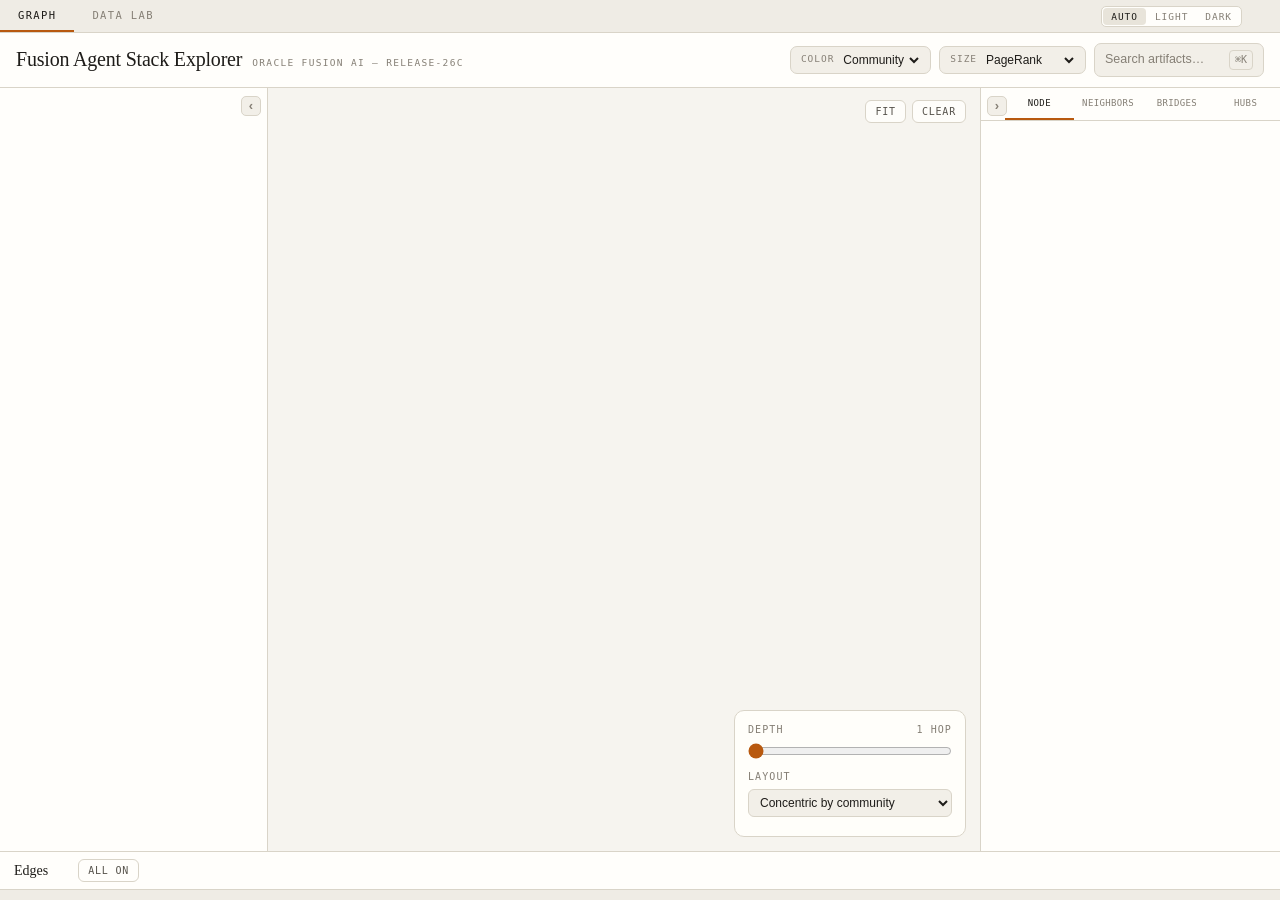
==== app/index.html @ 0902b0ee "Explorer: theme switch, community-first defaults, favicon, rename Add a three-state theme switch (Au" ====
<!doctype html>
<html lang="en">
<head>
<meta charset="utf-8">
<meta name="viewport" content="width=device-width, initial-scale=1">
<title>Fusion Agent Stack Explorer</title>
<!-- A LinkedIn-style badge: rounded square, lowercase wordmark. Inline so the
     single-file bundle stays self-contained. rgb() rather than #0A66C2, because a
     bare '#' inside a data: URI starts a fragment and would truncate the SVG.
     textLength pins the wordmark to 50 of 64 units so four letters fit whatever
     sans the viewer actually has, and the baseline is set explicitly rather than
     with dominant-baseline, which favicon renderers honour inconsistently. -->
<link rel="icon" href="data:image/svg+xml,%3Csvg xmlns='http://www.w3.org/2000/svg' viewBox='0 0 64 64'%3E%3Crect width='64' height='64' rx='14' ry='14' fill='rgb(10,102,194)'/%3E%3Ctext x='32' y='40' text-anchor='middle' textLength='50' lengthAdjust='spacingAndGlyphs' font-family='Helvetica,Arial,sans-serif' font-size='24' font-weight='700' fill='white'%3Ebaig%3C/text%3E%3C/svg%3E">
<link rel="stylesheet" href="app.css">
<script>
/* Applied before the first paint, so a viewer on a dark system who chose light
   does not get a dark flash while the 7 MB data.js parses. app.js owns the
   buttons and the canvas repaint; this only sets the attribute. */
try {
  var t = localStorage.getItem('fusion-explorer-theme');
  if (t === 'light' || t === 'dark') document.documentElement.dataset.theme = t;
} catch (e) { /* private mode, blocked storage: fall through to the system theme */ }
</script>
</head>
<body>

<nav class="tabstrip" role="tablist">
  <button role="tab" data-tab="graph" aria-selected="true">Graph</button>
  <button role="tab" data-tab="lab" aria-selected="false">Data Lab</button>
  <span class="spacer"></span>
  <div class="theme" id="theme" role="group" aria-label="Colour theme">
    <button type="button" data-set-theme="auto" aria-pressed="true" title="Follow the system setting">Auto</button>
    <button type="button" data-set-theme="light" aria-pressed="false" title="Always light">Light</button>
    <button type="button" data-set-theme="dark" aria-pressed="false" title="Always dark">Dark</button>
  </div>
  <span class="build lbl" id="build"></span>
</nav>

<header>
  <div class="brand">
    <h1>Fusion Agent Stack Explorer</h1>
    <span class="tag">Oracle Fusion AI &mdash; release-26C</span>
  </div>

  <div class="counts" id="counts"></div>

  <div class="controls">
    <label class="sel"><span>Color</span>
      <select id="color-by">
        <option value="community">Community</option>
        <option value="layer">Stack layer</option>
        <option value="type">Kind</option>
        <option value="family">Family</option>
        <option value="nodeType">Node type</option>
      </select>
    </label>
    <label class="sel"><span>Size</span>
      <select id="size-by">
        <option value="pagerank">PageRank</option>
        <option value="degree">Degree</option>
        <option value="betweenness">Betweenness</option>
        <option value="blastRadius">Blast radius</option>
        <option value="uniform">Uniform</option>
      </select>
    </label>
    <button class="search-open" id="search-open">Search artifacts… <kbd>⌘K</kbd></button>
  </div>
</header>

<!-- ------------------------------------------------------------- graph -->
<section id="graph">
  <div class="graph-main">
    <aside class="side left" id="left-panel">
      <button class="panel-toggle" id="toggle-left" title="Collapse panel ([)" aria-expanded="true">‹</button>
      <div class="side-body" id="focus-panel"></div>
      <div class="rail-label">Browse</div>
    </aside>

    <div class="stage">
      <canvas id="cv"></canvas>

      <div class="stage-actions">
        <button id="fit">Fit</button>
        <button id="clear-focus">Clear</button>
      </div>

      <div class="overlay ov-controls">
        <div class="lbl"><span>Depth</span><span id="depth-v">1 hop</span></div>
        <input id="depth" type="range" min="1" max="3" value="1">
        <div class="lbl"><span>Layout</span></div>
        <select id="layout">
          <option value="concentric">Concentric by community</option>
          <option value="stack">Agent Studio stack</option>
          <option value="force">Force directed</option>
          <option value="layered">Layered (flow)</option>
          <option value="radial">Radial by hop</option>
          <option value="grid">Grid by rank</option>
        </select>
        <div class="hint" id="layout-hint"></div>
      </div>
    </div>

    <aside class="side right" id="right-panel">
      <button class="panel-toggle right" id="toggle-right" title="Collapse panel (])" aria-expanded="true">›</button>
      <div class="side-body">
      <div class="rtabs" role="tablist">
        <button role="tab" data-rtab="node" aria-selected="true">Node</button>
        <button role="tab" data-rtab="neighbors" aria-selected="false">Neighbors</button>
        <button role="tab" data-rtab="bridges" aria-selected="false">Bridges</button>
        <button role="tab" data-rtab="hubs" aria-selected="false">Hubs</button>
      </div>
      <div class="rbody" id="rbody"></div>
      </div>
      <div class="rail-label">Details</div>
    </aside>
  </div>

  <div class="legend">
    <span class="title">Edges</span>
    <span class="lbl" id="legend-count"></span>
    <span class="chips" id="legend"></span>
    <button class="mini" id="legend-all">All on</button>
  </div>

  <div class="status">
    <span id="status-left"></span>
    <span class="credit" id="credit"></span>
    <span class="right" id="status-right"></span>
  </div>
</section>

<!-- ------------------------------------------------------------- data lab -->
<section id="lab" hidden>
  <div class="lab-bar">
    <input id="lab-q" type="text" placeholder="Filter by name, code, prompt text, JS source…" spellcheck="false">
    <label class="sel"><span>Layer</span>
      <select id="lab-layer"><option value="">all</option></select>
    </label>
    <label class="sel"><span>Kind</span>
      <select id="lab-type"><option value="">all</option></select>
    </label>
    <label class="sel"><span>Family</span>
      <select id="lab-family"><option value="">all</option></select>
    </label>
    <label class="sel"><span>Only</span>
      <select id="lab-flag">
        <option value="">everything</option>
        <option value="articulation">articulation points</option>
        <option value="issues">has findings</option>
        <option value="stub">referenced, not in repo</option>
        <option value="local">from my environment</option>
      </select>
    </label>
    <button class="mini" id="lab-csv">Export CSV</button>
    <span class="lbl" id="lab-count"></span>
  </div>

  <div class="lab-scroll">
    <table class="grid" id="lab-grid"></table>
  </div>

  <div class="tools">
    <div class="tool" id="tool-path"></div>
    <div class="tool" id="tool-impact"></div>
  </div>
</section>

<script src="data.js"></script>
<script src="app.js"></script>
</body>
</html>
---- app/app.css ----
/* Fusion Agent Stack Explorer — dark-first theme, light variant kept usable. */

:root {
  color-scheme: dark light;

  --bg: #0e0d10;
  --bg-deep: #0a090c;
  --panel: #16151a;
  --panel-2: #1d1b22;
  --panel-3: #24222b;
  --border: #2b2932;
  --border-soft: #221f28;
  --fg: #e8e5df;
  --fg-mid: #a8a29a;
  --fg-dim: #736d65;
  --accent: #e0863c;
  --accent-soft: #2a1d12;
  --violet: #8d7ce0;
  --teal: #4fb3a5;
  --danger: #d9534f;

  --serif: "Iowan Old Style", "Palatino Linotype", Palatino, Georgia, serif;
  --sans: -apple-system, BlinkMacSystemFont, "Segoe UI", Roboto, sans-serif;
  --mono: ui-monospace, SFMono-Regular, "SF Mono", Menlo, Consolas, monospace;

  --t-app: #c58af9;
  --t-workflow: #8ab4f8;
  --t-workflowNode: #6d8fc4;
  --t-businessObject: #6dd58c;
  --t-boFunction: #4a9e63;
  --t-tool: #fdd663;
  --t-deeplink: #f2a33c;
  --t-skill: #f28b82;
  --t-promptReference: #d17c74;
  --t-cliCommand: #ff8bcb;
  --t-doc: #9aa0a6;
  --t-docSection: #7a7f85;
  --t-restResource: #4dd0c1;
  --t-appPanel: #b39ddb;
  --t-appSubPanel: #9b86c9;
  --t-appAction: #ce93d8;
  --t-family: #ffab91;
  --t-product: #ffcc80;
  --t-artifactType: #90a4ae;
  --t-modelConfiguration: #80cbc4;
  --t-appStage: #a5d6a7;
  --t-appContextKey: #c5e1a5;
  --t-commandGroup: #f48fb1;
  --t-commandVerb: #f8bbd0;
  --t-policy: #bcaaa4;
  --t-issue: #ef5350;
  --t-other: #8a8a8a;
}

/* Three theme states: follow the system (no data-theme), or force one.
   The light palette is written twice because CSS has no way to alias a
   selector — once for "system says light and the viewer has not forced dark",
   once for "the viewer chose light". Keep the two blocks in sync.
   `color-scheme` is set alongside so native selects, scrollbars and focus rings
   follow the forced theme instead of the OS. */
@media (prefers-color-scheme: light) {
  :root:not([data-theme="dark"]) {
    color-scheme: light;
    --bg: #f6f4ef;
    --bg-deep: #efece5;
    --panel: #fffefb;
    --panel-2: #f2efe8;
    --panel-3: #e8e4da;
    --border: #d9d4c8;
    --border-soft: #e5e1d6;
    --fg: #1e1c19;
    --fg-mid: #57534c;
    --fg-dim: #857f75;
    --accent: #b8590f;
    --accent-soft: #fbeee2;
  }
}

:root[data-theme="light"] {
  color-scheme: light;
  --bg: #f6f4ef;
  --bg-deep: #efece5;
  --panel: #fffefb;
  --panel-2: #f2efe8;
  --panel-3: #e8e4da;
  --border: #d9d4c8;
  --border-soft: #e5e1d6;
  --fg: #1e1c19;
  --fg-mid: #57534c;
  --fg-dim: #857f75;
  --accent: #b8590f;
  --accent-soft: #fbeee2;
}

:root[data-theme="dark"] { color-scheme: dark; }

* { box-sizing: border-box; }

/* An id selector setting `display` outbids the UA stylesheet's [hidden]
   rule, which silently rendered both top-level sections at once. */
[hidden] { display: none !important; }

html, body {
  margin: 0;
  height: 100%;
  background: var(--bg);
  color: var(--fg);
  font: 13.5px/1.55 var(--sans);
  overflow: hidden;
}
body > * { min-width: 0; }
body { display: flex; flex-direction: column; }

.mono { font-family: var(--mono); }
.lbl {
  font-family: var(--mono);
  font-size: 10px;
  letter-spacing: 0.11em;
  text-transform: uppercase;
  color: var(--fg-dim);
}

/* ------------------------------------------------------------- tab strip */

.tabstrip {
  display: flex;
  align-items: stretch;
  gap: 0;
  background: var(--bg-deep);
  border-bottom: 1px solid var(--border);
  flex: 0 0 auto;
}
.tabstrip button {
  font-family: var(--mono);
  font-size: 10.5px;
  letter-spacing: 0.13em;
  text-transform: uppercase;
  padding: 9px 18px;
  border: 0;
  border-bottom: 2px solid transparent;
  background: transparent;
  color: var(--fg-dim);
  cursor: pointer;
}
.tabstrip button[aria-selected="true"] { color: var(--fg); border-bottom-color: var(--accent); }
.tabstrip .spacer { flex: 1 1 auto; }
.tabstrip .build { padding: 9px 14px; }

/* Theme switch. Selectors are qualified with .tabstrip because `.tabstrip button`
   above matches these too at equal specificity — and, being later in the file,
   would win and give the segmented control full tab-sized padding. */
.tabstrip .theme {
  display: flex;
  align-items: center;
  gap: 1px;
  align-self: center;
  margin-right: 10px;
  padding: 1px;
  border: 1px solid var(--border);
  border-radius: 5px;
  background: var(--panel);
}
.tabstrip .theme button {
  font-family: var(--mono);
  font-size: 9.5px;
  letter-spacing: 0.1em;
  text-transform: uppercase;
  padding: 3px 8px;
  border: 0;
  border-radius: 4px;
  background: transparent;
  color: var(--fg-dim);
  cursor: pointer;
}
.tabstrip .theme button:hover { color: var(--fg-mid); }
.tabstrip .theme button[aria-pressed="true"] {
  background: var(--panel-3);
  color: var(--fg);
}

/* ------------------------------------------------------------- header */

header {
  display: flex;
  align-items: center;
  gap: 12px 16px;
  padding: 10px 16px;
  background: var(--panel);
  border-bottom: 1px solid var(--border);
  flex: 0 0 auto;
  flex-wrap: wrap;
  row-gap: 10px;
}

.brand { display: flex; align-items: baseline; gap: 10px; }
.brand h1 { font: 400 20px/1 var(--serif); margin: 0; letter-spacing: -0.01em; }
.brand .tag {
  font-family: var(--mono);
  font-size: 9.5px;
  letter-spacing: 0.14em;
  text-transform: uppercase;
  color: var(--fg-dim);
}

.counts { display: flex; gap: 16px; flex-wrap: wrap; }
.counts .c { display: flex; align-items: center; gap: 6px; font-size: 12px; color: var(--fg-mid); }
.counts .c b { color: var(--fg); font-weight: 600; font-variant-numeric: tabular-nums; }
.dot { width: 6px; height: 6px; border-radius: 50%; flex: none; }

.controls { display: flex; align-items: center; gap: 8px; flex-wrap: wrap; margin-left: auto; }
.sel {
  display: flex; align-items: center; gap: 5px;
  padding: 5px 8px 5px 10px;
  background: var(--panel-2);
  border: 1px solid var(--border);
  border-radius: 7px;
}
.sel > span { font-family: var(--mono); font-size: 9.5px; letter-spacing: 0.1em; text-transform: uppercase; color: var(--fg-dim); }
.sel select {
  font: inherit; font-size: 12px;
  color: var(--fg);
  background: transparent;
  border: 0;
  cursor: pointer;
  padding-right: 2px;
}
.sel select:focus { outline: none; }

button.search-open {
  display: flex; align-items: center; gap: 8px;
  padding: 6px 10px;
  min-width: 170px;
  flex: 0 1 auto;
  font: inherit; font-size: 12.5px;
  color: var(--fg-dim);
  background: var(--panel-2);
  border: 1px solid var(--border);
  border-radius: 7px;
  cursor: pointer;
  text-align: left;
}
button.search-open:hover { border-color: var(--accent); color: var(--fg-mid); }
button.search-open kbd {
  margin-left: auto;
  font-family: var(--mono); font-size: 10px;
  padding: 1px 5px;
  border: 1px solid var(--border);
  border-radius: 4px;
  color: var(--fg-dim);
}

/* ------------------------------------------------------------- graph layout */

#graph { flex: 1 1 auto; display: flex; flex-direction: column; min-height: 0; }

.graph-main {
  flex: 1 1 auto;
  display: grid;
  grid-template-columns: 312px minmax(0, 1fr) 336px;
  min-height: 0;
  /* No transition on grid-template-columns: it is unreliable (the first change
     after page load was dropped) and animating a grid track is not worth a
     layout that sometimes does not apply. */
}

/* Collapsed track sizes are applied as an inline style by setPanelWidths() in
   app.js. Doing it from the stylesheet did not stick: the selector matched and
   the rule was present, yet the computed grid-template-columns kept the base
   value. An inline style cannot be outranked, and JS already owns the state. */

.side { position: relative; overflow: hidden; background: var(--panel); min-height: 0; }
.side.left { border-right: 1px solid var(--border); }
.side.right { border-left: 1px solid var(--border); }
.side-body { height: 100%; overflow: auto; }
.side.left .side-body { padding: 14px 14px 14px 14px; }

/* collapse toggles */
.panel-toggle {
  position: absolute;
  top: 8px; right: 6px;
  z-index: 4;
  width: 20px; height: 20px;
  display: grid; place-items: center;
  font: 600 13px/1 var(--sans);
  color: var(--fg-dim);
  background: var(--panel-2);
  border: 1px solid var(--border);
  border-radius: 5px;
  cursor: pointer;
}
.panel-toggle.right { right: auto; left: 6px; }
.panel-toggle:hover { color: var(--accent); border-color: var(--accent); }

.rail-label { display: none; }
body.left-collapsed .side.left .side-body,
body.right-collapsed .side.right .side-body { display: none; }
body.left-collapsed .side.left .rail-label,
body.right-collapsed .side.right .rail-label {
  display: block;
  position: absolute;
  top: 40px; left: 50%;
  transform: translateX(-50%) rotate(180deg);
  writing-mode: vertical-rl;
  font-family: var(--mono); font-size: 9.5px; letter-spacing: 0.14em;
  text-transform: uppercase; color: var(--fg-dim);
  white-space: nowrap;
  pointer-events: none;
}
body.left-collapsed #toggle-left, body.right-collapsed #toggle-right { right: 4px; left: 4px; }

.stage { position: relative; min-width: 0; min-height: 320px; background: var(--bg); }
canvas { display: block; width: 100%; height: 100%; cursor: grab; }
canvas:active { cursor: grabbing; }

/* ------------------------------------------------------------- cards */

.card {
  background: var(--panel-2);
  border: 1px solid var(--border-soft);
  border-radius: 10px;
  padding: 12px;
  margin-bottom: 12px;
}
.card > .lbl { margin-bottom: 6px; display: block; }

.focus-title { font: 400 19px/1.2 var(--serif); margin: 0 0 4px; }
.focus-kind { font-size: 11.5px; color: var(--fg-dim); margin-bottom: 10px; }

.metric-grid { display: grid; grid-template-columns: 1fr 1fr; gap: 8px; }
.metric {
  background: var(--panel-3);
  border: 1px solid var(--border-soft);
  border-radius: 8px;
  padding: 9px 10px;
}
.metric .k { font-family: var(--mono); font-size: 9px; letter-spacing: 0.1em; text-transform: uppercase; color: var(--fg-dim); }
.metric .v { font: 600 19px/1.15 var(--sans); font-variant-numeric: tabular-nums; margin: 3px 0 1px; }
.metric .s { font-size: 10.5px; color: var(--fg-dim); line-height: 1.35; }
.metric.hot .v { color: var(--accent); }

.insight { display: flex; gap: 8px; margin-top: 10px; }
.insight .bullet { width: 6px; height: 6px; border-radius: 50%; margin-top: 6px; flex: none; background: var(--accent); }
.insight .body { font-size: 12px; color: var(--fg-mid); }
.insight .body b { display: block; color: var(--fg); font-weight: 600; margin-bottom: 1px; }

.pressure { margin-bottom: 10px; }
.pressure .row { display: flex; justify-content: space-between; gap: 8px; align-items: baseline; }
.pressure .name { font-size: 12.5px; font-weight: 600; }
.pressure .n { font-size: 10.5px; color: var(--fg-dim); white-space: nowrap; }
.pressure .keys { font-size: 11px; color: var(--fg-dim); margin: 2px 0 5px; }
.bar { height: 3px; border-radius: 2px; background: var(--panel-3); overflow: hidden; }
.bar > i { display: block; height: 100%; background: var(--accent); }

.badge {
  display: inline-flex; align-items: center; gap: 4px;
  padding: 2px 7px;
  border-radius: 999px;
  font-family: var(--mono); font-size: 9.5px; letter-spacing: 0.06em;
  background: var(--panel-3);
  border: 1px solid var(--border);
  color: var(--fg-mid);
  margin: 0 4px 4px 0;
}
.badge.hot { background: var(--accent-soft); border-color: var(--accent); color: var(--accent); }
.badge.warn { background: #2a1414; border-color: var(--danger); color: #ff8a85; }
.badge.off { opacity: 0.4; }
.badge.clickable { cursor: pointer; }
.badge.clickable:hover { border-color: var(--accent); color: var(--accent); }

/* ------------------------------------------------------------- browse list */

.browse-filter {
  width: 100%;
  padding: 7px 9px;
  margin-bottom: 10px;
  font: inherit; font-size: 12.5px;
  color: var(--fg);
  background: var(--panel-2);
  border: 1px solid var(--border);
  border-radius: 7px;
}
.browse-filter:focus { outline: 1px solid var(--accent); }

details.grp2 { margin-bottom: 8px; border-bottom: 1px solid var(--border-soft); padding-bottom: 6px; }
details.grp2 > summary {
  cursor: pointer;
  display: flex; align-items: center; gap: 7px;
  padding: 5px 0;
  font-size: 12.5px; font-weight: 600;
  list-style: none;
}
details.grp2 > summary::-webkit-details-marker { display: none; }
details.grp2 > summary::before {
  content: '▸'; color: var(--fg-dim); font-size: 10px; width: 9px; flex: none;
}
details.grp2[open] > summary::before { content: '▾'; }
details.grp2 > summary .n { margin-left: auto; font-family: var(--mono); font-size: 10px; color: var(--fg-dim); }
details.grp2 > summary .note { font-weight: 400; font-size: 10.5px; color: var(--fg-dim); }

ul.browse { list-style: none; margin: 2px 0 0; padding: 0 0 0 16px; }
ul.browse li { padding: 2px 0; font-size: 12.5px; line-height: 1.4; overflow-wrap: anywhere; }
ul.browse li .sub { color: var(--fg-dim); font-size: 10.5px; }
button.more {
  margin: 4px 0 0 16px;
  font: inherit; font-size: 11px;
  padding: 2px 8px;
  background: var(--panel-3); color: var(--fg-mid);
  border: 1px solid var(--border); border-radius: 5px; cursor: pointer;
}
button.more:hover { color: var(--accent); border-color: var(--accent); }

.back-browse {
  display: inline-flex; align-items: center; gap: 5px;
  margin-bottom: 10px;
  font: inherit; font-size: 11.5px;
  padding: 4px 9px;
  background: var(--panel-2); color: var(--fg-mid);
  border: 1px solid var(--border); border-radius: 6px; cursor: pointer;
}
.back-browse:hover { color: var(--accent); border-color: var(--accent); }

/* ------------------------------------------------------------- right panel */

.rtabs {
  display: flex;
  padding-left: 24px;                 /* clear of the collapse toggle */
  border-bottom: 1px solid var(--border);
  position: sticky; top: 0;
  background: var(--panel);
  z-index: 2;
}
.rtabs button {
  flex: 1 1 0;
  min-width: 0;
  font-family: var(--mono); font-size: 9px; letter-spacing: 0.04em; text-transform: uppercase;
  padding: 10px 2px;
  overflow: hidden; text-overflow: ellipsis; white-space: nowrap;
  border: 0; border-bottom: 2px solid transparent;
  background: transparent; color: var(--fg-dim);
  cursor: pointer;
}
.rtabs button[aria-selected="true"] { color: var(--fg); border-bottom-color: var(--accent); }
.rbody { padding: 14px; overflow-wrap: anywhere; }
.rbody code { overflow-wrap: anywhere; }

.kv { display: grid; grid-template-columns: auto 1fr; gap: 3px 10px; font-size: 12.5px; }
.kv dt { font-family: var(--mono); font-size: 9.5px; letter-spacing: 0.08em; text-transform: uppercase; color: var(--fg-dim); padding-top: 3px; }
.kv dd { margin: 0; overflow-wrap: anywhere; }

/* The left panel is too narrow for a two-column definition list: long artifact
   codes break mid-word. Stack label over value there instead. */
#focus-panel .kv { grid-template-columns: 1fr; gap: 0; }
#focus-panel .kv dt { padding-top: 8px; }
#focus-panel .kv dt:first-child { padding-top: 0; }
#focus-panel .kv dd { margin-bottom: 0; font-size: 12.5px; line-height: 1.45; }
#focus-panel .kv dd code { font-size: 11px; }

pre {
  margin: 8px 0 0;
  padding: 9px 10px;
  background: var(--bg-deep);
  border: 1px solid var(--border-soft);
  border-radius: 7px;
  font-family: var(--mono); font-size: 11px; line-height: 1.5;
  max-height: 260px; overflow: auto;
  white-space: pre-wrap; overflow-wrap: anywhere;
}

a.nl { color: var(--fg); text-decoration: none; cursor: pointer; border-bottom: 1px solid var(--border); }
a.nl:hover { color: var(--accent); border-bottom-color: var(--accent); }
.ctx { color: var(--fg-dim); font-size: 11px; }

ul.links { list-style: none; margin: 0; padding: 0; }
ul.links li { padding: 2px 0; font-size: 12.5px; }

.relgrp { margin-bottom: 12px; }
.relgrp > .lbl { display: block; margin-bottom: 3px; }

.rank-row {
  display: flex; align-items: baseline; gap: 8px;
  padding: 5px 0;
  border-bottom: 1px solid var(--border-soft);
  font-size: 12.5px;
}
.rank-row .num { font-family: var(--mono); font-size: 10px; color: var(--fg-dim); width: 20px; flex: none; }
.rank-row .val { margin-left: auto; font-family: var(--mono); font-size: 11px; color: var(--accent); white-space: nowrap; }

/* ------------------------------------------------------------- stage overlays */

.overlay {
  position: absolute;
  background: color-mix(in srgb, var(--panel) 92%, transparent);
  border: 1px solid var(--border);
  border-radius: 10px;
  backdrop-filter: blur(6px);
}
.ov-controls { bottom: 14px; right: 14px; padding: 11px 13px; width: 232px; }
.ov-controls .lbl { display: flex; justify-content: space-between; margin-bottom: 5px; }
.ov-controls input[type="range"] { width: 100%; accent-color: var(--accent); margin: 0 0 10px; }
.ov-controls select {
  width: 100%;
  font: inherit; font-size: 12px;
  color: var(--fg);
  background: var(--panel-2);
  border: 1px solid var(--border);
  border-radius: 6px;
  padding: 5px 7px;
}
.ov-controls .hint { font-size: 10.5px; color: var(--fg-dim); margin-top: 8px; line-height: 1.4; }

.ov-empty {
  top: 50%; left: 50%; transform: translate(-50%, -50%);
  padding: 18px 22px; text-align: center; max-width: 340px;
  color: var(--fg-dim); font-size: 12.5px;
}

.stage-actions { position: absolute; top: 12px; right: 14px; display: flex; gap: 6px; }
.stage-actions button, .mini {
  font-family: var(--mono); font-size: 10px; letter-spacing: 0.08em; text-transform: uppercase;
  padding: 5px 9px;
  background: color-mix(in srgb, var(--panel) 92%, transparent);
  color: var(--fg-mid);
  border: 1px solid var(--border);
  border-radius: 6px;
  cursor: pointer;
}
.stage-actions button:hover, .mini:hover { color: var(--accent); border-color: var(--accent); }
.mini.on { color: var(--accent); border-color: var(--accent); background: var(--accent-soft); }

/* ------------------------------------------------------------- hover tip */

.tip {
  position: absolute;
  z-index: 5;
  max-width: 300px;
  padding: 8px 10px;
  background: color-mix(in srgb, var(--panel) 96%, transparent);
  border: 1px solid var(--border);
  border-radius: 8px;
  box-shadow: 0 8px 24px rgba(0, 0, 0, 0.45);
  pointer-events: none;
  display: flex; flex-direction: column; gap: 2px;
}
.tip b { font-size: 12.5px; font-weight: 600; }
.tip span { font-family: var(--mono); font-size: 9.5px; letter-spacing: 0.06em; text-transform: uppercase; color: var(--fg-dim); }
.tip i { font-style: normal; font-size: 11.5px; color: var(--fg-mid); margin-top: 2px; }

/* ------------------------------------------------------------- legend + status */

.legend {
  flex: 0 0 auto;
  display: flex; align-items: center; gap: 10px;
  padding: 7px 14px;
  background: var(--panel);
  border-top: 1px solid var(--border);
  max-height: 92px;
  overflow-y: auto;
  scrollbar-width: thin;
}
.legend::-webkit-scrollbar { height: 5px; }
.legend::-webkit-scrollbar-thumb { background: var(--border); border-radius: 3px; }
.legend .title { font: 400 14px/1 var(--serif); flex: none; white-space: nowrap; }
.legend > .lbl { flex: none; white-space: nowrap; }
.legend .chips { display: flex; gap: 5px; flex-wrap: wrap; row-gap: 4px; min-width: 0; }
.legend { flex-wrap: wrap; }

.status {
  flex: 0 0 auto;
  display: flex; gap: 14px; align-items: center;
  padding: 5px 14px;
  background: var(--bg-deep);
  border-top: 1px solid var(--border);
  font-family: var(--mono); font-size: 10.5px; color: var(--fg-dim);
}
.status .right { margin-left: auto; }
.status .credit { color: var(--fg-dim); }
.status .credit a { color: var(--fg-mid); text-decoration: none; border-bottom: 1px solid var(--border); }
.status .credit a:hover { color: var(--accent); border-bottom-color: var(--accent); }

/* ------------------------------------------------------------- command palette */

.palette-back {
  position: fixed; inset: 0;
  background: rgba(0, 0, 0, 0.55);
  display: grid; place-items: start center;
  padding-top: 12vh;
  z-index: 50;
}
.palette {
  width: min(720px, 92vw);
  background: var(--panel);
  border: 1px solid var(--border);
  border-radius: 12px;
  box-shadow: 0 24px 60px rgba(0, 0, 0, 0.5);
  overflow: hidden;
}
.palette input {
  width: 100%;
  padding: 15px 18px;
  font: inherit; font-size: 15px;
  color: var(--fg);
  background: transparent;
  border: 0; border-bottom: 1px solid var(--border);
}
.palette input:focus { outline: none; }
.palette .hits { max-height: 54vh; overflow: auto; }
.palette .hit {
  display: flex; align-items: center; gap: 9px;
  padding: 8px 18px;
  cursor: pointer;
  border-bottom: 1px solid var(--border-soft);
}
.palette .hit[aria-selected="true"] { background: var(--panel-2); box-shadow: inset 2px 0 0 var(--accent); }
.palette .hit .t { font-size: 13px; }
.palette .hit em { font-style: normal; color: var(--accent); }
.palette .hit .m { margin-left: auto; font-family: var(--mono); font-size: 10px; color: var(--fg-dim); white-space: nowrap; }
.palette .foot { padding: 8px 18px; font-size: 11px; color: var(--fg-dim); display: flex; gap: 14px; }

/* ------------------------------------------------------------- data lab */

#lab { flex: 1 1 auto; display: flex; flex-direction: column; min-height: 0; }
.lab-bar {
  display: flex; align-items: center; gap: 10px; flex-wrap: wrap;
  padding: 10px 14px;
  background: var(--panel);
  border-bottom: 1px solid var(--border);
}
.lab-bar input[type="text"] {
  flex: 1 1 220px; min-width: 160px;
  padding: 7px 10px;
  font: inherit; color: var(--fg);
  background: var(--panel-2);
  border: 1px solid var(--border);
  border-radius: 7px;
}
.lab-bar input[type="text"]:focus { outline: 1px solid var(--accent); }

.lab-scroll { flex: 1 1 auto; overflow: auto; min-height: 200px; }
table.grid { width: 100%; border-collapse: collapse; font-size: 12px; }
table.grid thead th {
  position: sticky; top: 0; z-index: 1;
  background: var(--panel-2);
  border-bottom: 1px solid var(--border);
  padding: 7px 9px;
  text-align: left;
  font-family: var(--mono); font-size: 9.5px; letter-spacing: 0.08em; text-transform: uppercase;
  color: var(--fg-dim);
  cursor: pointer;
  white-space: nowrap;
}
table.grid thead th:hover { color: var(--accent); }
table.grid thead th.sorted { color: var(--fg); }
table.grid tbody td { padding: 5px 9px; border-bottom: 1px solid var(--border-soft); }
table.grid tbody tr:hover { background: var(--panel-2); }
table.grid td.num { text-align: right; font-family: var(--mono); font-variant-numeric: tabular-nums; }
table.grid td.name { font-weight: 500; }

.tools {
  flex: 0 0 auto;
  display: grid; grid-template-columns: 1fr 1fr; gap: 14px;
  padding: 14px;
  border-top: 1px solid var(--border);
  background: var(--panel);
  max-height: 42vh; overflow: auto;
}
.tool { background: var(--panel-2); border: 1px solid var(--border-soft); border-radius: 10px; padding: 14px; min-width: 0; }
.tool h3 { font: 400 15px/1.2 var(--serif); margin: 0 0 3px; }
.tool p.ctx { margin: 0 0 10px; }
.tool .row { display: flex; gap: 7px; margin-bottom: 7px; flex-wrap: wrap; }
.tool input[type="text"] {
  flex: 1 1 180px;
  padding: 6px 9px;
  font: inherit; color: var(--fg);
  background: var(--panel-3);
  border: 1px solid var(--border);
  border-radius: 6px;
}
.tool button.go {
  font: inherit; font-size: 12px;
  padding: 6px 13px;
  background: var(--accent); color: #14100c;
  border: 0; border-radius: 6px; font-weight: 600;
  cursor: pointer;
}
.hop { display: flex; align-items: baseline; gap: 8px; padding: 3px 0; font-size: 12.5px; }
.hop .num {
  flex: none; width: 19px; height: 19px;
  display: grid; place-items: center;
  border-radius: 50%;
  background: var(--panel-3); border: 1px solid var(--border);
  font-family: var(--mono); font-size: 9.5px;
}
.hop .via { font-family: var(--mono); font-size: 10.5px; color: var(--fg-dim); }
details.grp summary { cursor: pointer; padding: 3px 0; font-size: 12.5px; }

.empty { padding: 20px 4px; color: var(--fg-dim); font-size: 12.5px; }

@media (max-width: 1280px) {
  .graph-main { grid-template-columns: 268px minmax(0, 1fr) 300px; }
}
@media (max-width: 1040px) {
  .graph-main { grid-template-columns: minmax(0, 1fr) 300px; }
  .side.left { display: none; }
  .tools { grid-template-columns: 1fr; }
}
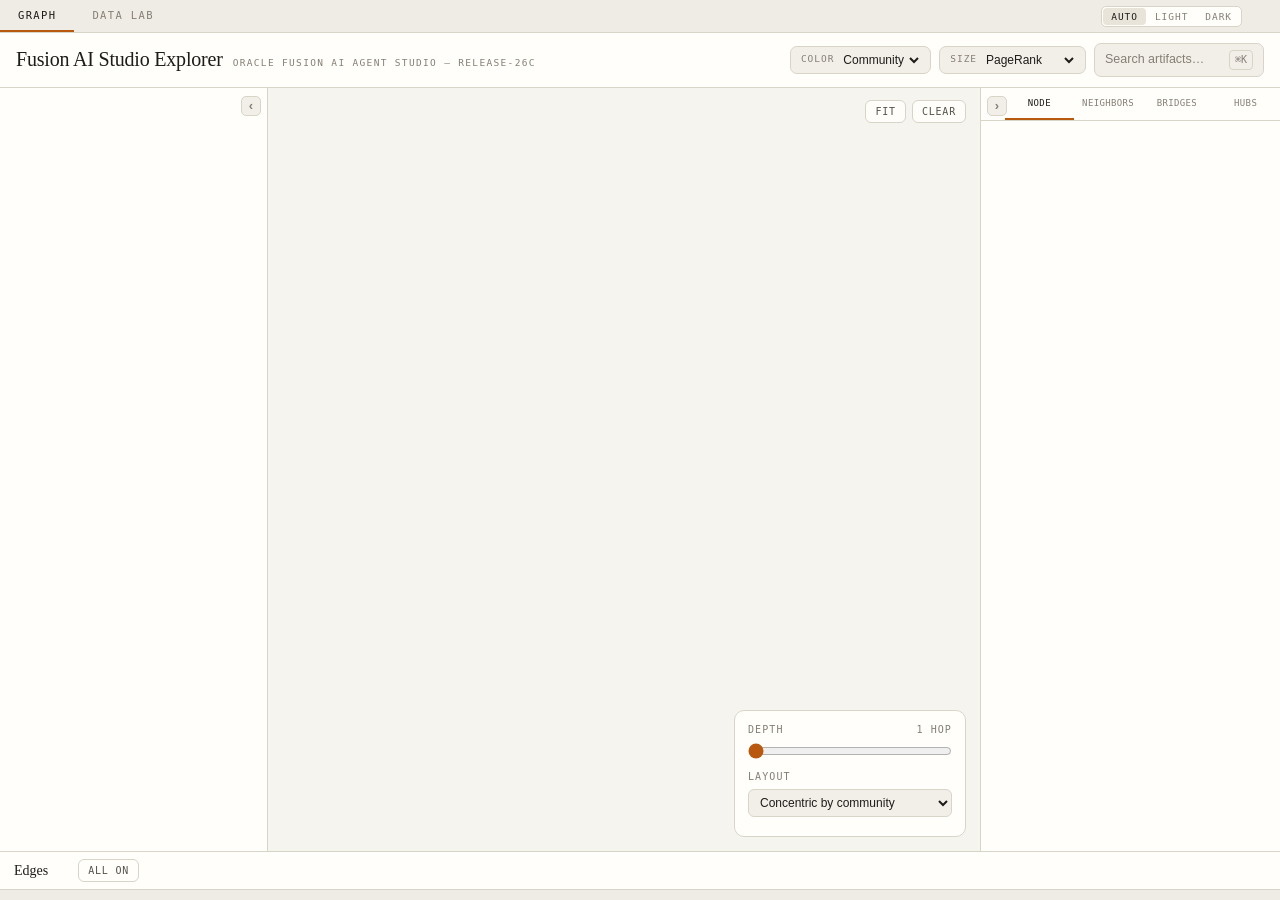
==== commit 0da0f418: "Name the app after the project, and the corpus after the product Three names were in play: the repo " ====
--- a/app/index.html
+++ b/app/index.html
@@ -3,7 +3,7 @@
 <head>
 <meta charset="utf-8">
 <meta name="viewport" content="width=device-width, initial-scale=1">
-<title>Fusion Agent Stack Explorer</title>
+<title>Fusion AI Studio Explorer</title>
 <!-- A LinkedIn-style badge: rounded square, lowercase wordmark. Inline so the
      single-file bundle stays self-contained. rgb() rather than #0A66C2, because a
      bare '#' inside a data: URI starts a fragment and would truncate the SVG.
@@ -38,8 +38,8 @@
 
 <header>
   <div class="brand">
-    <h1>Fusion Agent Stack Explorer</h1>
-    <span class="tag">Oracle Fusion AI &mdash; release-26C</span>
+    <h1>Fusion AI Studio Explorer</h1>
+    <span class="tag">Oracle Fusion AI Agent Studio &mdash; release-26C</span>
   </div>
 
   <div class="counts" id="counts"></div>
--- a/app/app.css
+++ b/app/app.css
@@ -1,4 +1,4 @@
-/* Fusion Agent Stack Explorer — dark-first theme, light variant kept usable. */
+/* Fusion AI Studio Explorer — dark-first theme, light variant kept usable. */
 
 :root {
   color-scheme: dark light;
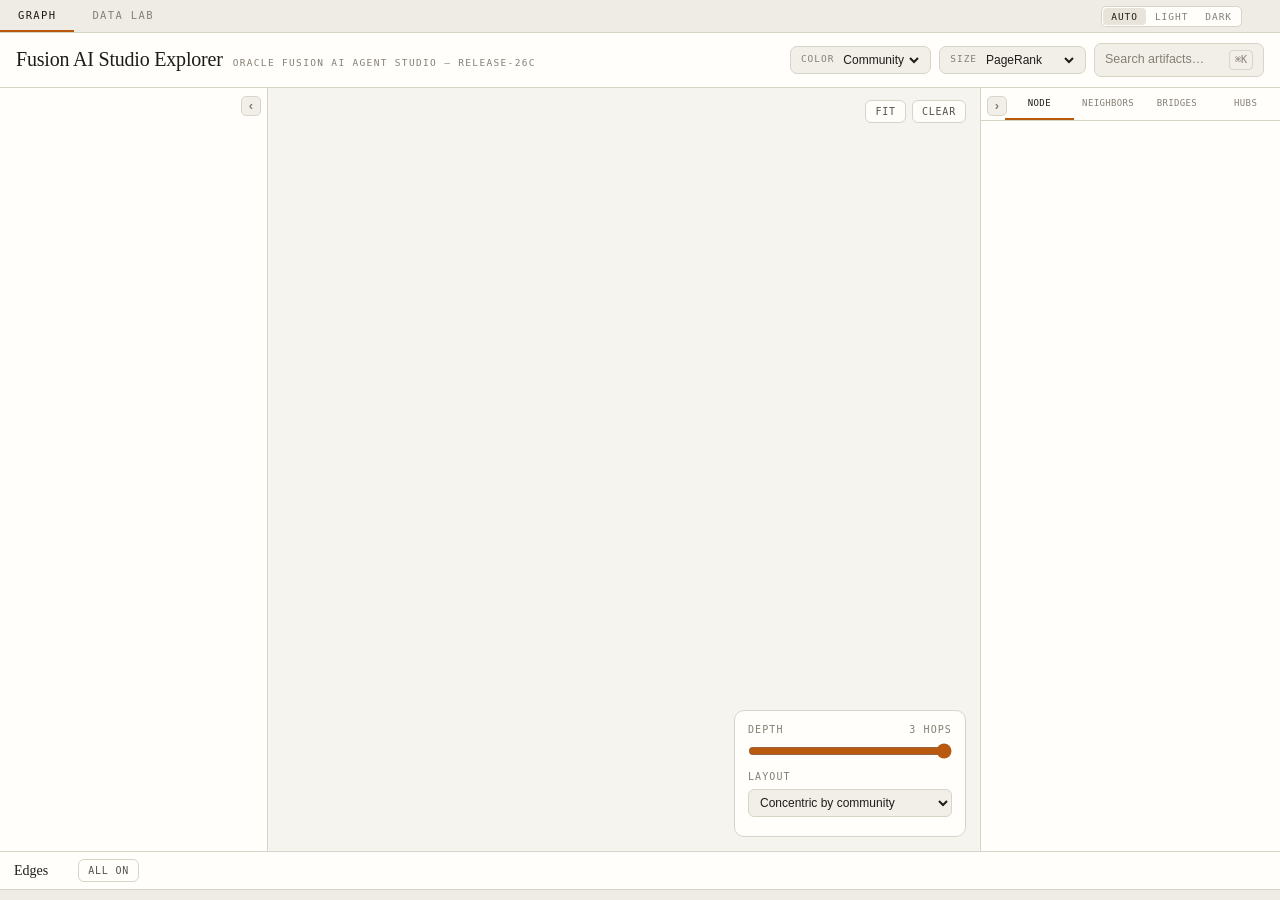
==== commit c51f87bc: "Open on `aistudio init` at 3 hops instead of an empty canvas Landing on the browse catalogue made th" ====
--- a/app/index.html
+++ b/app/index.html
@@ -85,8 +85,8 @@
       </div>
 
       <div class="overlay ov-controls">
-        <div class="lbl"><span>Depth</span><span id="depth-v">1 hop</span></div>
-        <input id="depth" type="range" min="1" max="3" value="1">
+        <div class="lbl"><span>Depth</span><span id="depth-v">3 hops</span></div>
+        <input id="depth" type="range" min="1" max="3" value="3">
         <div class="lbl"><span>Layout</span></div>
         <select id="layout">
           <option value="concentric">Concentric by community</option>
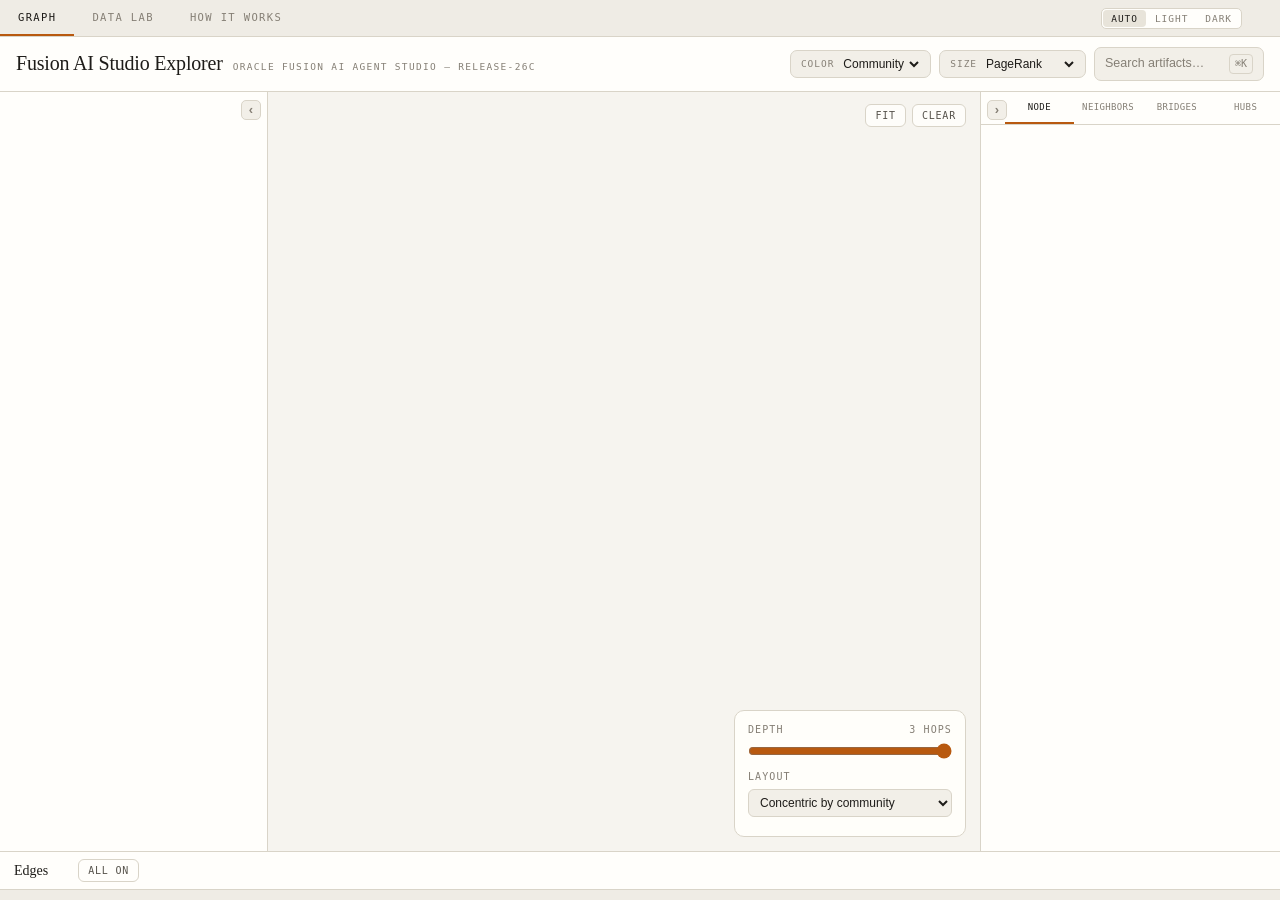
==== commit ce66e7ce: "Explain the runtime, not just the artifacts The explorer answers "what is in this corpus" but never " ====
--- a/app/index.html
+++ b/app/index.html
@@ -2,7 +2,7 @@
 <html lang="en">
 <head>
 <meta charset="utf-8">
-<meta name="viewport" content="width=device-width, initial-scale=1">
+<meta name="viewport" content="width=device-width, initial-scale=1, viewport-fit=cover">
 <title>Fusion AI Studio Explorer</title>
 <!-- A LinkedIn-style badge: rounded square, lowercase wordmark. Inline so the
      single-file bundle stays self-contained. rgb() rather than #0A66C2, because a
@@ -27,6 +27,7 @@
 <nav class="tabstrip" role="tablist">
   <button role="tab" data-tab="graph" aria-selected="true">Graph</button>
   <button role="tab" data-tab="lab" aria-selected="false">Data Lab</button>
+  <a class="tablink" href="how-it-works.html">How it works</a>
   <span class="spacer"></span>
   <div class="theme" id="theme" role="group" aria-label="Colour theme">
     <button type="button" data-set-theme="auto" aria-pressed="true" title="Follow the system setting">Auto</button>
@@ -69,6 +70,14 @@
 
 <!-- ------------------------------------------------------------- graph -->
 <section id="graph">
+  <!-- Phone only: the side panels become drawers, so their collapse toggles go
+       off-screen with them. These stay put. -->
+  <div class="mbar">
+    <button type="button" id="m-left" aria-expanded="false">&#9776; Browse</button>
+    <button type="button" id="m-right" aria-expanded="false">Details &rsaquo;</button>
+  </div>
+  <div class="drawer-scrim" id="drawer-scrim" hidden></div>
+
   <div class="graph-main">
     <aside class="side left" id="left-panel">
       <button class="panel-toggle" id="toggle-left" title="Collapse panel ([)" aria-expanded="true">‹</button>
@@ -80,11 +89,14 @@
       <canvas id="cv"></canvas>
 
       <div class="stage-actions">
+        <button id="zoom-out" class="touch-only" title="Zoom out" aria-label="Zoom out">&minus;</button>
+        <button id="zoom-in" class="touch-only" title="Zoom in" aria-label="Zoom in">+</button>
         <button id="fit">Fit</button>
         <button id="clear-focus">Clear</button>
       </div>
 
-      <div class="overlay ov-controls">
+      <div class="overlay ov-controls" id="ov-controls">
+        <button type="button" class="ov-toggle" id="ov-toggle" aria-expanded="true">Layout &amp; depth</button>
         <div class="lbl"><span>Depth</span><span id="depth-v">3 hops</span></div>
         <input id="depth" type="range" min="1" max="3" value="3">
         <div class="lbl"><span>Layout</span></div>
--- a/app/app.css
+++ b/app/app.css
@@ -103,6 +103,7 @@
 html, body {
   margin: 0;
   height: 100%;
+  height: 100dvh;
   background: var(--bg);
   color: var(--fg);
   font: 13.5px/1.55 var(--sans);
@@ -143,6 +144,18 @@
   cursor: pointer;
 }
 .tabstrip button[aria-selected="true"] { color: var(--fg); border-bottom-color: var(--accent); }
+.tabstrip a.tablink {
+  display: flex; align-items: center;
+  font-family: var(--mono);
+  font-size: 10.5px;
+  letter-spacing: 0.13em;
+  text-transform: uppercase;
+  text-decoration: none;
+  padding: 9px 18px;
+  border-bottom: 2px solid transparent;
+  color: var(--fg-dim);
+}
+.tabstrip a.tablink:hover { color: var(--accent); border-bottom-color: var(--accent); }
 .tabstrip .spacer { flex: 1 1 auto; }
 .tabstrip .build { padding: 9px 14px; }
 
@@ -309,7 +322,7 @@
 body.left-collapsed #toggle-left, body.right-collapsed #toggle-right { right: 4px; left: 4px; }
 
 .stage { position: relative; min-width: 0; min-height: 320px; background: var(--bg); }
-canvas { display: block; width: 100%; height: 100%; cursor: grab; }
+canvas { display: block; width: 100%; height: 100%; cursor: grab; touch-action: none; }
 canvas:active { cursor: grabbing; }
 
 /* ------------------------------------------------------------- cards */
@@ -695,6 +708,12 @@
 
 .empty { padding: 20px 4px; color: var(--fg-dim); font-size: 12.5px; }
 
+/* Phone-only furniture, laid out by the breakpoint at the foot of this file. */
+.mbar { display: none; }
+.drawer-scrim { display: none; }
+.ov-toggle { display: none; }
+.touch-only { display: none; }
+
 @media (max-width: 1280px) {
   .graph-main { grid-template-columns: 268px minmax(0, 1fr) 300px; }
 }
@@ -703,3 +722,198 @@
   .side.left { display: none; }
   .tools { grid-template-columns: 1fr; }
 }
+
+/* ------------------------------------------------------------- phone
+
+   Below this width the three-column grid cannot hold: the canvas would be a
+   sliver between two panels. The stage takes the full width and both panels
+   become drawers that slide over it.
+
+   `!important` on the grid tracks is deliberate — setPanelWidths() in app.js
+   writes grid-template-columns as an inline style, and an inline declaration
+   outranks a plain rule here however late it appears. (app.js also skips that
+   write on a phone; this is the belt to its braces.) */
+@media (max-width: 860px) {
+  .mbar { display: flex; }
+  .ov-toggle { display: block; }
+  .touch-only { display: inline-block; }
+
+  /* --------------------------------------------------- chrome */
+
+  .tabstrip { flex-wrap: wrap; }
+  .tabstrip button { padding: 11px 14px; }
+  .tabstrip .build { display: none; }
+  .tabstrip .theme { margin-right: 8px; }
+  .tabstrip .theme button { padding: 5px 9px; }
+
+  header { padding: 9px 12px; gap: 8px 10px; row-gap: 8px; }
+  .brand { flex: 1 1 100%; flex-wrap: wrap; gap: 4px 9px; }
+  .brand h1 { font-size: 17px; }
+  .counts {
+    flex: 1 1 100%;
+    gap: 6px 14px;
+    max-height: 46px;
+    overflow-y: auto;
+    scrollbar-width: thin;
+  }
+  .counts .c { font-size: 11.5px; }
+  /* Basis rather than a percentage, so the three controls sit on one line on a
+     small tablet and fold to two rows on a phone without a second breakpoint. */
+  .controls { flex: 1 1 100%; margin-left: 0; gap: 6px; }
+  .controls .sel { flex: 1 1 160px; min-width: 0; max-width: 340px; }
+  .controls .sel select { flex: 1 1 auto; min-width: 0; }
+  button.search-open { flex: 1 1 220px; min-width: 0; }
+  button.search-open kbd { display: none; }
+
+  /* 16px keeps iOS Safari from zooming the whole page in on focus. */
+  .sel select,
+  .browse-filter,
+  .ov-controls select,
+  .lab-bar input[type="text"],
+  .tool input[type="text"] { font-size: 16px; }
+
+  /* --------------------------------------------------- drawers */
+
+  .mbar {
+    flex: 0 0 auto;
+    gap: 8px;
+    padding: 7px 12px;
+    background: var(--panel);
+    border-bottom: 1px solid var(--border);
+  }
+  .mbar button {
+    flex: 1 1 0;
+    font-family: var(--mono); font-size: 10px; letter-spacing: 0.12em;
+    text-transform: uppercase;
+    padding: 9px 10px;
+    color: var(--fg-mid);
+    background: var(--panel-2);
+    border: 1px solid var(--border);
+    border-radius: 7px;
+    cursor: pointer;
+  }
+  .mbar button[aria-expanded="true"] {
+    color: var(--accent);
+    border-color: var(--accent);
+    background: var(--accent-soft);
+  }
+
+  .graph-main { grid-template-columns: minmax(0, 1fr) !important; }
+
+  .side {
+    position: fixed;
+    top: 0; bottom: 0;
+    z-index: 40;
+    width: min(88vw, 380px);
+    border: 0;
+    box-shadow: 0 0 40px rgba(0, 0, 0, 0.5);
+    transition: transform 0.2s ease;
+  }
+  /* The 1040px rule above drops the left panel entirely; as a drawer it is the
+     only way to reach Browse on a phone, so put it back. */
+  .side.left { display: block; left: 0; transform: translateX(-101%); border-right: 1px solid var(--border); }
+  .side.right { right: 0; transform: translateX(101%); border-left: 1px solid var(--border); }
+  body.m-left-open .side.left,
+  body.m-right-open .side.right { transform: none; }
+
+  /* Collapsed-rail state is a desktop idea; a drawer is either open or gone. */
+  body.left-collapsed .side.left .side-body,
+  body.right-collapsed .side.right .side-body { display: block; }
+  .rail-label { display: none !important; }
+
+  .drawer-scrim {
+    position: fixed; inset: 0;
+    z-index: 35;
+    background: rgba(0, 0, 0, 0.5);
+  }
+  body.m-left-open .drawer-scrim,
+  body.m-right-open .drawer-scrim { display: block; }
+
+  /* The collapse chevrons close the drawer instead (app.js rebinds them). */
+  .panel-toggle { width: 30px; height: 30px; font-size: 17px; top: 6px; }
+  .side.left .panel-toggle { right: 8px; left: auto; }
+  .side.right .panel-toggle { left: 8px; right: auto; }
+  .side.left .side-body { padding: 12px; }
+  .rtabs { padding-left: 44px; }
+  .rtabs button { font-size: 9.5px; padding: 12px 2px; }
+  .rbody { padding: 12px; }
+
+  /* --------------------------------------------------- stage */
+
+  .stage { min-height: 220px; }
+  .stage-actions { top: 8px; right: 8px; gap: 5px; }
+  .stage-actions button { padding: 7px 10px; }
+  #zoom-in, #zoom-out { font-size: 13px; padding: 5px 11px; line-height: 1; }
+
+  .ov-controls {
+    left: 8px; right: 8px; bottom: 8px;
+    width: auto;
+    padding: 8px 10px;
+  }
+  .ov-toggle {
+    width: 100%;
+    font-family: var(--mono); font-size: 9.5px; letter-spacing: 0.12em;
+    text-transform: uppercase;
+    text-align: left;
+    padding: 3px 0;
+    color: var(--fg-mid);
+    background: transparent;
+    border: 0;
+    cursor: pointer;
+  }
+  .ov-toggle::after { content: ' \25BE'; color: var(--fg-dim); }
+  .ov-controls.collapsed .ov-toggle::after { content: ' \25B8'; }
+  .ov-controls.collapsed > *:not(.ov-toggle) { display: none; }
+  .ov-controls .hint { display: none; }
+  .ov-controls input[type="range"] { margin-bottom: 12px; height: 22px; }
+  .ov-controls select { padding: 8px 7px; }
+  .ov-empty { max-width: min(88vw, 340px); padding: 14px 16px; }
+  .tip { max-width: min(78vw, 260px); }
+
+  /* --------------------------------------------------- legend + status */
+
+  .legend { padding: 6px 10px; gap: 6px 8px; max-height: 76px; }
+  .legend .title { font-size: 13px; }
+  .status {
+    flex-wrap: wrap;
+    gap: 2px 10px;
+    padding: 5px 10px;
+    font-size: 9.5px;
+    line-height: 1.5;
+  }
+  .status .right { margin-left: 0; }
+
+  /* --------------------------------------------------- palette */
+
+  .palette-back { padding-top: 5vh; }
+  .palette { width: 94vw; }
+  .palette input { font-size: 16px; padding: 13px 15px; }
+  .palette .hits { max-height: 62vh; }
+  .palette .hit { padding: 11px 15px; }
+  .palette .foot { display: none; }
+
+  /* --------------------------------------------------- data lab */
+
+  .lab-bar { padding: 8px 10px; gap: 7px; }
+  .lab-bar input[type="text"] { flex: 1 1 100%; }
+  .lab-bar .sel { flex: 1 1 44%; min-width: 0; }
+  .lab-bar .sel select { min-width: 0; }
+  /* Fourteen columns will not fold. Let the grid scroll sideways in its own box
+     rather than squeezing every column to unreadable — the floor matters once a
+     filter narrows the content enough for the table to shrink to the screen. */
+  .lab-scroll { -webkit-overflow-scrolling: touch; }
+  table.grid { min-width: 1080px; }
+  /* Half the screen is too much to spend on the two query tools when the grid
+     above them is the reason to be here. */
+  .tools { grid-template-columns: 1fr; padding: 10px; gap: 10px; max-height: 38vh; }
+  .tool { padding: 11px; }
+}
+
+/* A phone held sideways has ~350px of height to spend: drop the legend and
+   tighten the header so the canvas keeps most of it. */
+@media (max-width: 960px) and (max-height: 520px) {
+  .legend { display: none; }
+  .counts { display: none; }
+  header { padding: 6px 12px; }
+  .brand h1 { font-size: 15px; }
+}
